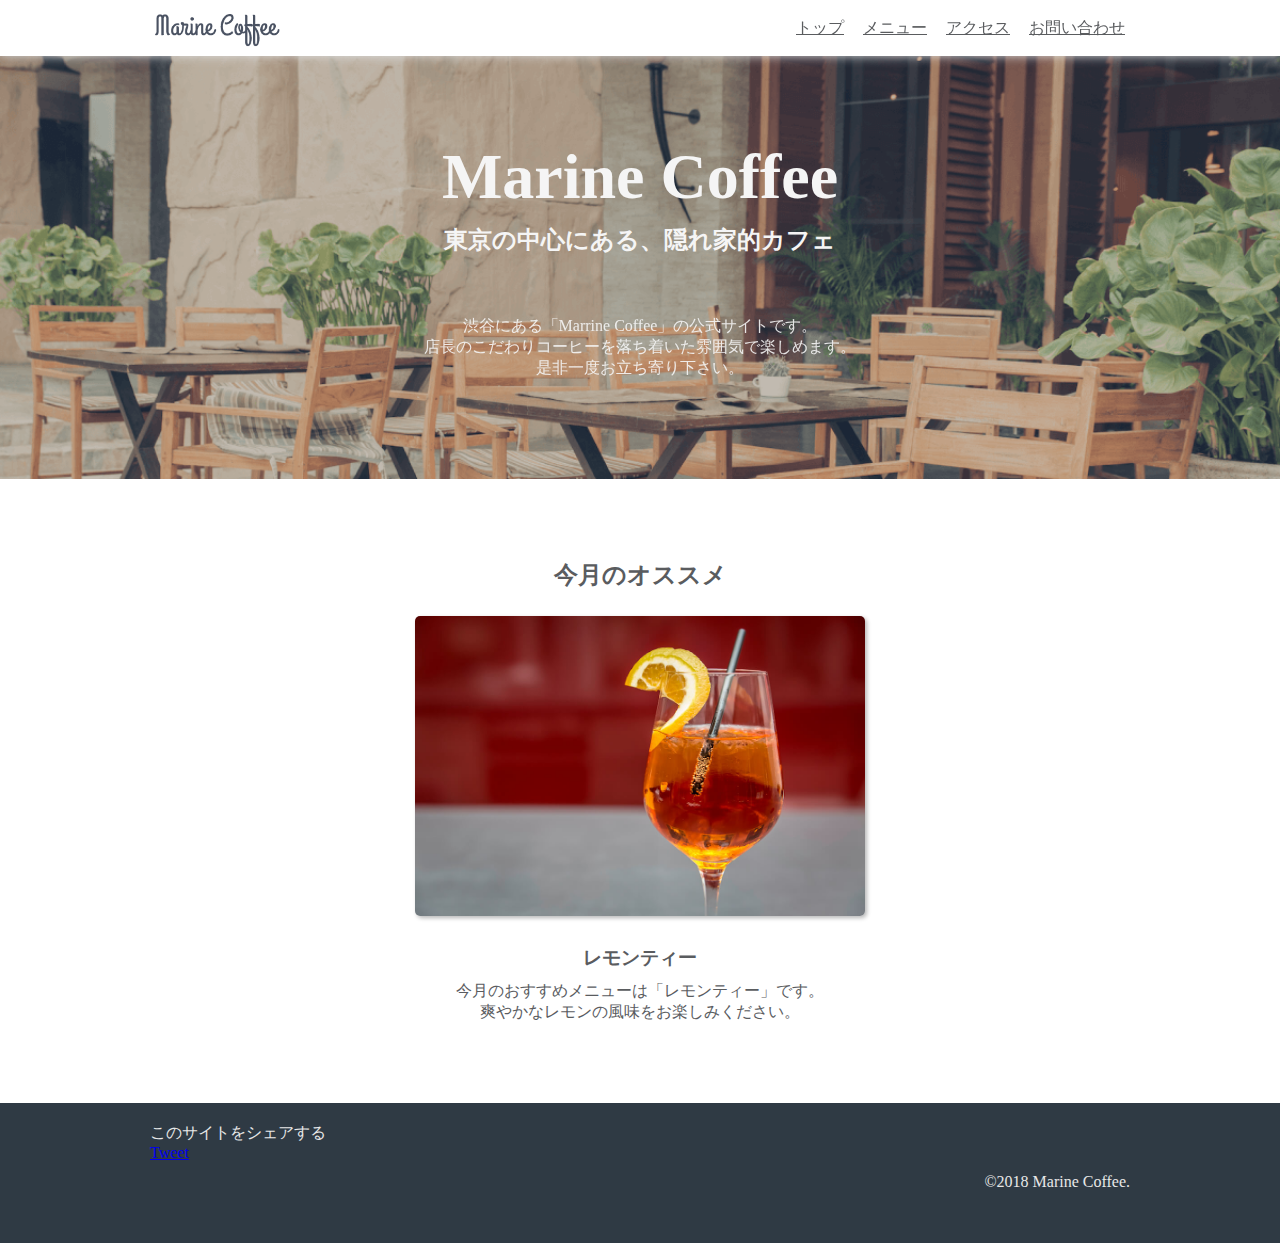
==== index.html @ 11518911 "first commit" ====
<!DOCTYPE html>
<head>
    <meta charset="UTF-8">
    <title>Marine Coffee</title>
    <link rel="stylesheet" href="index.css">
</head>
<body>
    <div class="header">
        <div class="container">
            <div class="header-left" >
                <img class="header-logo" src="images/logo.png" alt="Marine Coffee">
            </div>
            <div class="header-right" >
                <a href="index.html">トップ</a>
                <a href="menu.html">メニュー</a>
                <a href="access.html">アクセス</a>
                <a href="contact.html">お問い合わせ</a>
            </div>
            <div class="clear" ></div>
        </div>
    </div>
    <div class="main-visual">
        <div class="container">
            <h1 class="top-title">Marine Coffee</h1>
            <h2 class="top-subtitle">東京の中心にある、隠れ家的カフェ</h2>
            <p class="top-text">
                渋谷にある「Marrine Coffee」の公式サイトです。
                <br>
                店長のこだわりコーヒーを落ち着いた雰囲気で楽しめます。
                <br>
                是非一度お立ち寄り下さい。
            </p>
        </div>
    </div>
    <div class="main">
        <div class="container">
            <h2>今月のオススメ</h2>
            <img class="main-image" src="images/lemon-tea.jpg" alt="レモンティー">
            <h3>レモンティー</h3>
            <p>
                今月のおすすめメニューは「レモンティー」です。
                <br>
                爽やかなレモンの風味をお楽しみください。
            </p>
        </div>
    </div>
    <div class="footer">
        <div class="container">
            <div class="footer-left">
                <p>このサイトをシェアする</p>
                <a href="https://twitter.com/share?ref_src=twsrc%5Etfw" class="twitter-share-button" data-text="Marine Coffee" data-show-count="false">Tweet</a><script async src="https://platform.twitter.com/widgets.js" charset="utf-8"></script>
            </div>
            <div class="footer-right">
                &copy;2018 Marine Coffee.
            </div>
            <div class="clear"></div>
        </div>
    </div>
</body>
</html>
---- index.css ----
@charset "utf-8";
* {
    margin: 0px;
    padding: 0px;
}
.container {
    max-width: 980px;
    padding: 0 30px;
    margin-left: auto;
    margin-right: auto;
}
.header {
    height: 56px;
    width: 100%;
    box-shadow: 0 0 10px #dddddd;
    background-color: white;
    position: fixed;
    top: 0;
}
.header-left {
    float: left;
}
.header-right {
    float: right;
}
.clear {
    clear: both;
}
.header-logo {
    height: 40px;
    margin-top: 8px;
}
.header-right a {
    line-height: 56px;
    color: #5a5c5f;
    margin-left: 5px;
    font-size: 16px;
    padding: 16px 5px;
}
.header-right a:hover {
    background-color: #e2f1ff;
    transition: background-color 0.5s;
}
.main-visual {
    padding-top: 140px;
    padding-bottom: 100px;
    background-image: url("images/main.png");
    background-size: cover;
    color: #f5f5f5;
    text-align: center;
}
.top-title {
    font-size: 64px;
    margin-bottom: 10px;
}
.top-subtitle {
    font-size: 24px;
    margin-bottom: 60px;
}
.top-text {
    opacity: 0.9;
}
.main {
    padding: 80px 0;
    color: #5a5c5f;
    text-align: center;
}
.main h2 {
    margin-bottom: 25px;
}
.main-image {
    width: 450px;
    margin-bottom: 25px;
    box-shadow: 2px 2px 4px #b7b7b7;
    border-radius: 5px;
}
.main h3 {
    margin-bottom: 10px;
}
.footer {
    height: 120px;
    background-color: #2f3a44;
    color: #e8e8e8;
    padding-top: 20px;
}
.footer-left {
    float: left;
    margin-bottom: 8px;
}
.footer-right {
    float: right;
    padding-top: 50px;
}
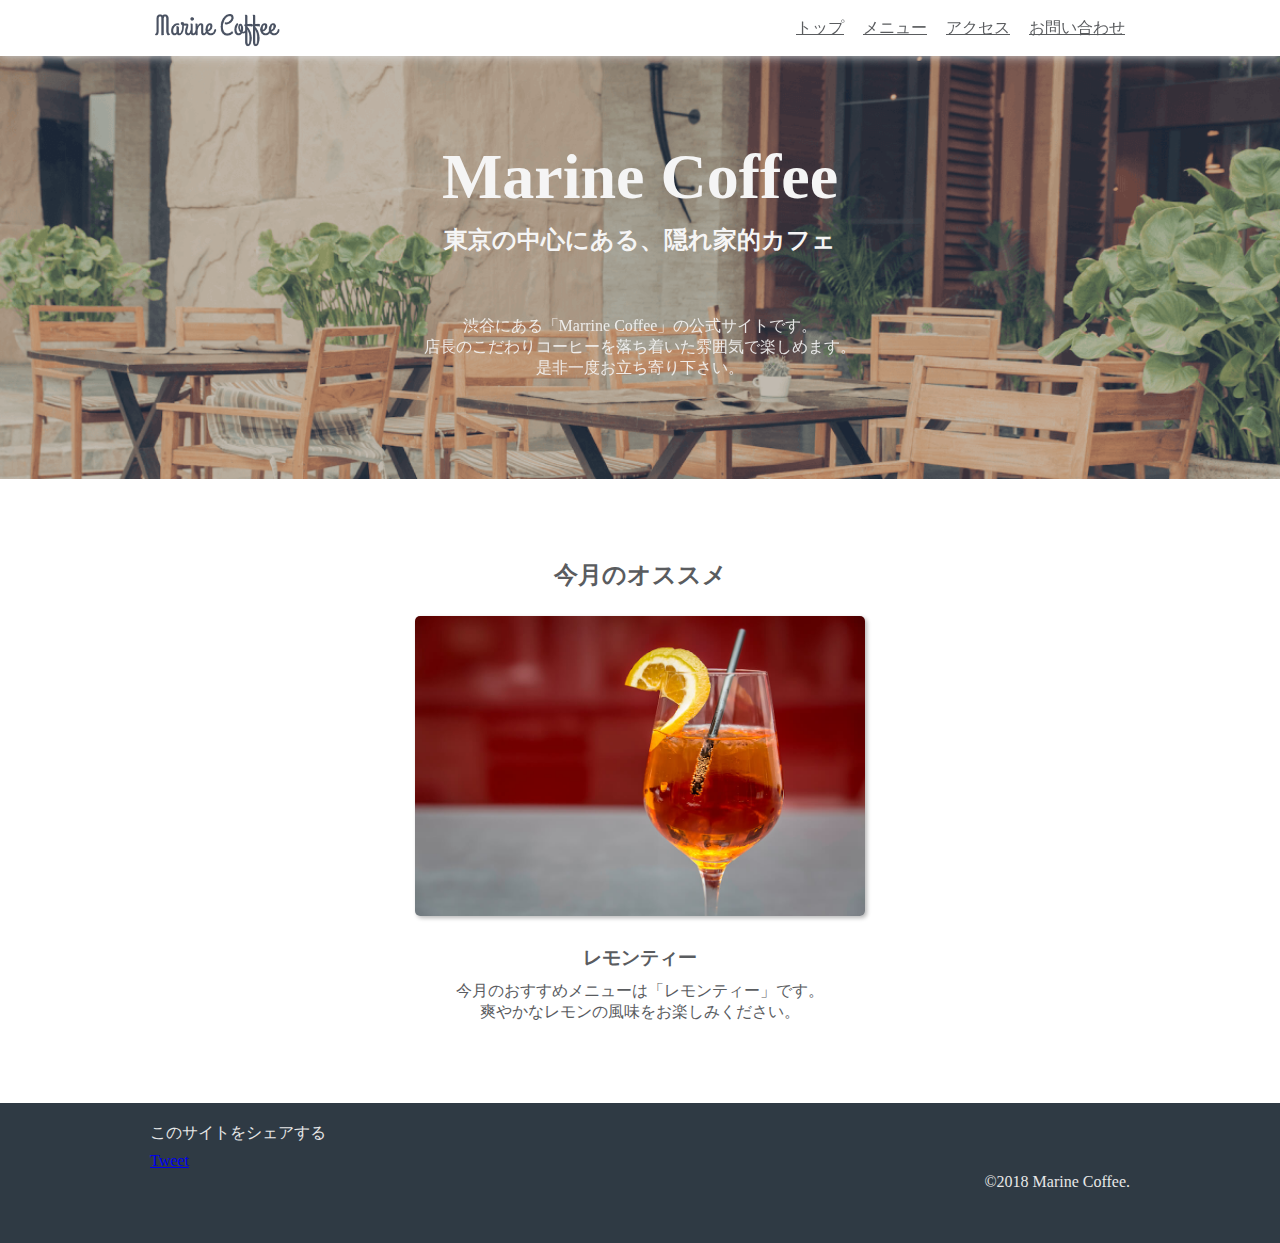
==== commit 28adfff2: "move header and footer to common" ====
--- a/index.html
+++ b/index.html
@@ -2,6 +2,7 @@
 <head>
     <meta charset="UTF-8">
     <title>Marine Coffee</title>
+    <link rel="stylesheet" href="common.css">
     <link rel="stylesheet" href="index.css">
 </head>
 <body>
--- a/common.css
+++ b/common.css
@@ -0,0 +1,60 @@
+@charset "utf-8";
+* {
+    margin: 0px;
+    padding: 0px;
+}
+.container {
+    max-width: 980px;
+    padding: 0 30px;
+    margin-left: auto;
+    margin-right: auto;
+}
+.header {
+    height: 56px;
+    width: 100%;
+    box-shadow: 0 0 10px #dddddd;
+    background-color: white;
+    position: fixed;
+    top: 0;
+}
+.header-left {
+    float: left;
+}
+.header-right {
+    float: right;
+}
+.clear {
+    clear: both;
+}
+.header-logo {
+    height: 40px;
+    margin-top: 8px;
+}
+.header-right a {
+    line-height: 56px;
+    color: #5a5c5f;
+    margin-left: 5px;
+    font-size: 16px;
+    padding: 16px 5px;
+}
+.header-right a:hover {
+    background-color: #e2f1ff;
+    transition: background-color 0.5s;
+}
+.footer {
+    height: 120px;
+    background-color: #2f3a44;
+    color: #e8e8e8;
+    padding-top: 20px;
+}
+.footer-left {
+    float: left;
+    margin-bottom: 8px;
+}
+.footer-right {
+    float: right;
+    padding-top: 50px;
+}
+.footer-left p {
+    margin-bottom: 8px;
+}--- a/index.css
+++ b/index.css
@@ -1,46 +1,4 @@
 @charset "utf-8";
-* {
-    margin: 0px;
-    padding: 0px;
-}
-.container {
-    max-width: 980px;
-    padding: 0 30px;
-    margin-left: auto;
-    margin-right: auto;
-}
-.header {
-    height: 56px;
-    width: 100%;
-    box-shadow: 0 0 10px #dddddd;
-    background-color: white;
-    position: fixed;
-    top: 0;
-}
-.header-left {
-    float: left;
-}
-.header-right {
-    float: right;
-}
-.clear {
-    clear: both;
-}
-.header-logo {
-    height: 40px;
-    margin-top: 8px;
-}
-.header-right a {
-    line-height: 56px;
-    color: #5a5c5f;
-    margin-left: 5px;
-    font-size: 16px;
-    padding: 16px 5px;
-}
-.header-right a:hover {
-    background-color: #e2f1ff;
-    transition: background-color 0.5s;
-}
 .main-visual {
     padding-top: 140px;
     padding-bottom: 100px;
@@ -77,17 +35,3 @@
 .main h3 {
     margin-bottom: 10px;
 }
-.footer {
-    height: 120px;
-    background-color: #2f3a44;
-    color: #e8e8e8;
-    padding-top: 20px;
-}
-.footer-left {
-    float: left;
-    margin-bottom: 8px;
-}
-.footer-right {
-    float: right;
-    padding-top: 50px;
-}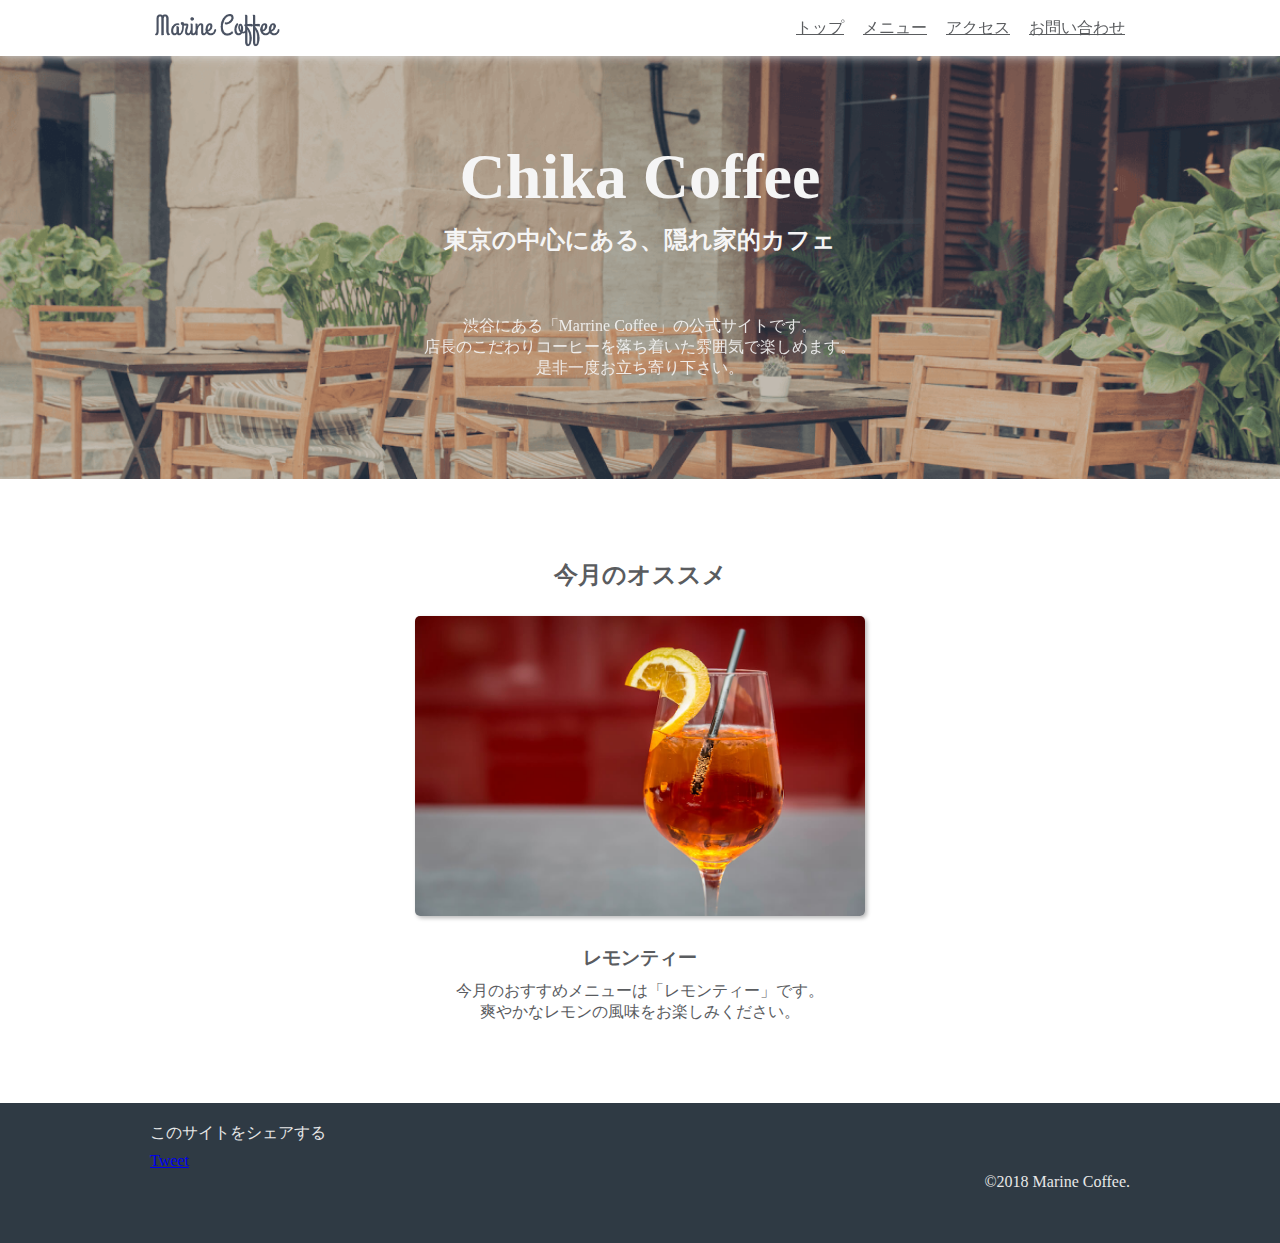
==== commit 5eddc933: "change title Marrine -> Chika" ====
--- a/index.html
+++ b/index.html
@@ -22,7 +22,7 @@
     </div>
     <div class="main-visual">
         <div class="container">
-            <h1 class="top-title">Marine Coffee</h1>
+            <h1 class="top-title">Chika Coffee</h1>
             <h2 class="top-subtitle">東京の中心にある、隠れ家的カフェ</h2>
             <p class="top-text">
                 渋谷にある「Marrine Coffee」の公式サイトです。
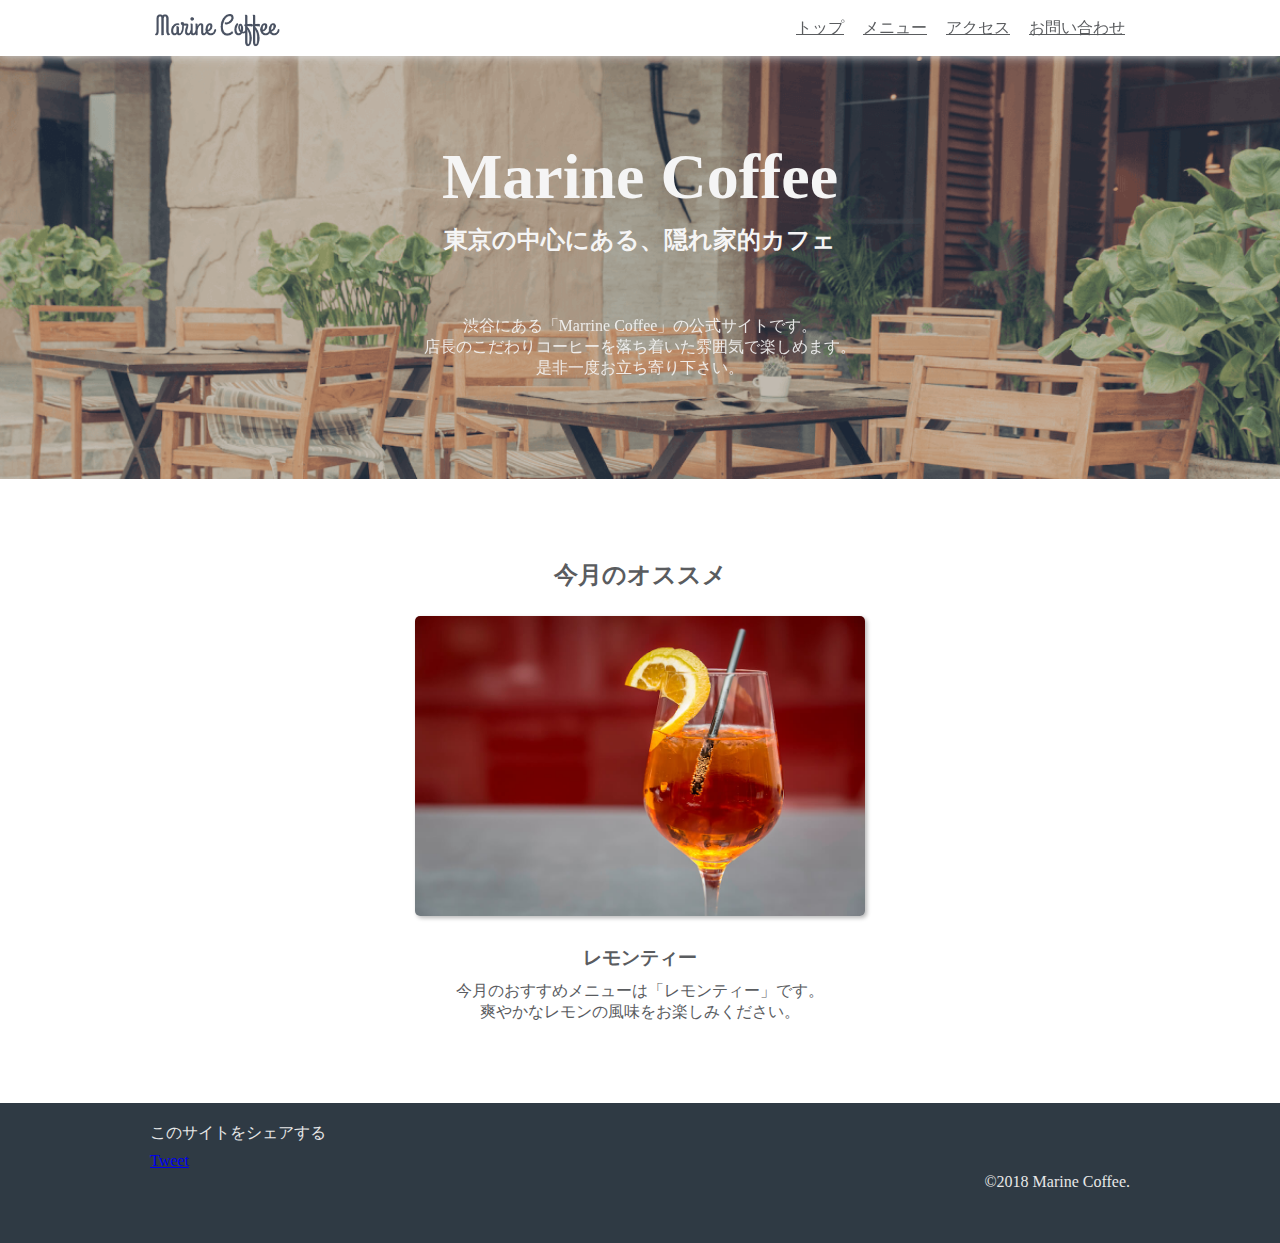
==== commit 6984bcc5: "change title Chika -> Marine" ====
--- a/index.html
+++ b/index.html
@@ -22,7 +22,7 @@
     </div>
     <div class="main-visual">
         <div class="container">
-            <h1 class="top-title">Chika Coffee</h1>
+            <h1 class="top-title">Marine Coffee</h1>
             <h2 class="top-subtitle">東京の中心にある、隠れ家的カフェ</h2>
             <p class="top-text">
                 渋谷にある「Marrine Coffee」の公式サイトです。
